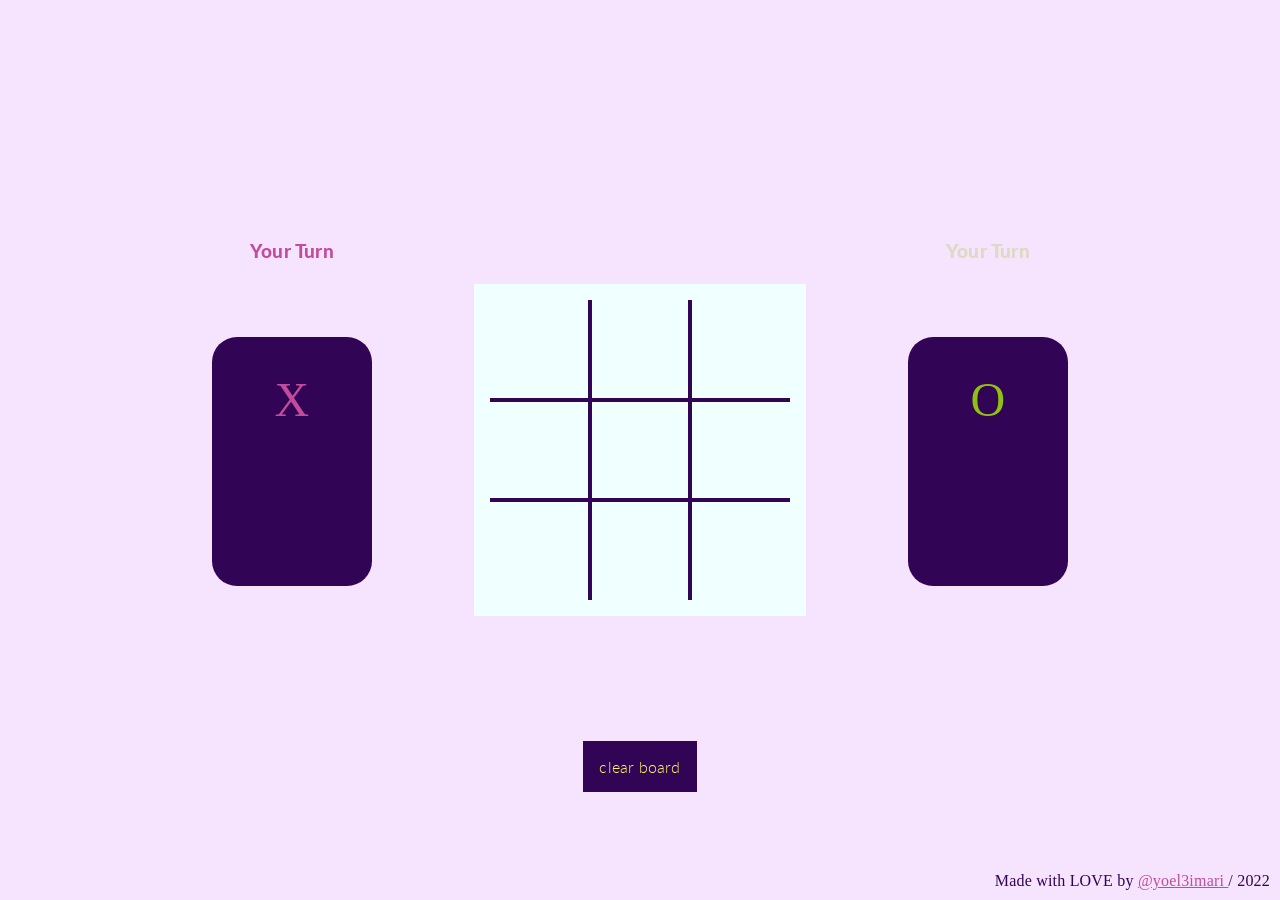
==== index.html @ d55cdd06 "initial commit" ====
<!DOCTYPE html>
<html lang="en">

<head>
    <meta charset="UTF-8" />
    <meta http-equiv="X-UA-Compatible" content="IE=edge" />
    <meta name="viewport" content="width=device-width, initial-scale=1.0" />
    <link href="https://fonts.googleapis.com/css2?family=Lato:wght@100;300;400;700;900&display=swap" rel="stylesheet" />
    <link
        href="https://fonts.googleapis.com/css2?family=Shadows+Into+Light&family=Splash&family=Varela+Round&display=swap"
        rel="stylesheet">
    <link rel="stylesheet" href="/style.css" />
    <title>TIC-TAC-TOE</title>
</head>

<body class="light-mode">
    <div class="wrapper">
        <div class="app">
            <div id="player1" class="player">
                <div class="player-turn">Your Turn</div>
                <div class="player-wrapper">
                    <div class="player-shape">X</div>
                    <div class="player-score _X_"></div>
                </div>
            </div>
            <div class="board">
                <div class="case c11" data-line="1" data-col="1"></div>
                <div class="case c12" data-line="1" data-col="2"></div>
                <div class="case c13" data-line="1" data-col="3"></div>
                <div class="case c21" data-line="2" data-col="1"></div>
                <div class="case c22" data-line="2" data-col="2"></div>
                <div class="case c23" data-line="2" data-col="3"></div>
                <div class="case c31" data-line="3" data-col="1"></div>
                <div class="case c32" data-line="3" data-col="2"></div>
                <div class="case c33" data-line="3" data-col="3"></div>
            </div>
            <div id="player2" class="player">
                <div class="player-turn">Your Turn</div>
                <div class="player-wrapper">
                    <div class="player-shape">O</div>
                    <div class="player-score _O_"></div>
                </div>
            </div>
            <div class="settings">
                <div class="clear-board">
                    <button class="" type="button">clear board</button>
                </div>
            </div>
        </div>
    </div>
    <canvas id="_canvas" width="282" height="282"></canvas>
    <div id="credit">
        Made with LOVE by <a href="https://github.com/yoel3imari"> @yoel3imari </a> / 2022
    </div>
    <script src="script.js"></script>
</body>

</html>
---- style.css ----
*,
*::after,
*::before {
    box-sizing: border-box;
    margin: 0;
    padding: 0;
    letter-spacing: .2px;
    font-family: 'Lato', sans-serif;
}

html {
    height: 100vh;
}

body {
    height: 100%;
    font-size: 18px;
    font-weight: 400;
    background-color: #ecc3fc75;
}

.wrapper {
    width: 100%;
    height: 100%;

    display: flex;
    justify-content: center;
    align-items: center;
}

.app {
    height: 100%;

    display: grid;
    grid-template-columns: repeat(3, 1fr);
    grid-template-rows: repeat(3, 1fr);
    grid-gap: 1rem;
    justify-content: center;
    align-items: center;
}

.player-wrapper {
    background-color: #32045550;
    height: 75%;
    width: 10rem;
    border-radius: 25px;
}

.player-turn {
    position: relative;
    top: -75px;
    font-size: 1.2rem;
    font-weight: 900;
    transition: all 250ms ease-in-out;
}

.player-shape {
    height: 50%;
    display: flex;
    justify-content: center;
    align-items: center;
    font-size: 3rem;
}

.player,
.board {
    width: 100%;
    height: 100%;
    grid-row-start: 2;
    grid-row-end: 3;
    display: flex;
    justify-content: center;
    align-items: center;
    flex-direction: column;
}

.settings {
    width: 100%;
    height: 100%;
    grid-row-start: 3;
    grid-column-start: 2;
}

.board {

    display: grid;
    grid-template-columns: 1fr 1fr 1fr;
    grid-template-rows: 1fr 1fr 1fr;

    padding: 1rem;
    background-color: azure;
}

.case {
    width: 100px;
    height: 100px;
    cursor: pointer;
    border: 2px solid #320455;
    font-size: 4rem;
    font-family: cursive;
    /* font-family: 'Splash', cursive; */
    /* font-family: 'Shadows Into Light', cursive; */
    /* font-family: 'Varela Round', cursive; */
    display: flex;
    justify-content: center;
    align-items: center;

}

.c11,
.c12,
.c13 {
    border-top: none;
}

.c11,
.c21,
.c31 {
    border-left: none;
}

.c31,
.c32,
.c33 {
    border-bottom: none;
}

.c13,
.c23,
.c33 {
    border-right: none;
}

.settings {
    width: 100%;
    height: 100%;
    display: flex;
    flex-direction: row;
    align-items: center;
    justify-content: space-around;
}

.player-wrapper {
    background-color: #320455;
    transition: all 250ms ease-in-out;
}

.player-score {
    display: flex;
    justify-content: center;
    align-items: center;
    font-size: 4rem;
}

#player2 {
    color: #90C111;
}

#player1 {
    color: #C24C9C;
}

.clear-board {
    width: 100%;
    height: 100%;
    display: flex;
    justify-content: center;
    align-items: center;
}

.clear-board button {
    padding: 1rem;
    border: none;
    cursor: pointer;
    font-weight: 300;
    font-size: 1rem;
    background-color: #320455;
    color: #FEF963;
    font-weight: 300;
}

.player-shape {
    font-family: cursive;
    /* font-family: 'Splash', cursive; */
    /* font-family: 'Shadows Into Light', cursive; */
    /* font-family: 'Varela Round', cursive; */
}

canvas {
    position: fixed;
    top: 0;
    left: 0;
}

svg {
    position: relative;
    top: 0;
    left: 0;
    width: 200px;
    height: 200px;
    transition: all 250ms ease-in-out;
}

#credit {
    position: fixed;
    bottom: 10px;
    right: 10px;
    color: #320455;
    font-size: 1rem;
    font-weight: lighter;
    font-family: cursive;;
}

#credit a {
    color: #C24C9C;
    font-size: 1rem;
    font-weight: lighter;
    font-family: cursive;;
}
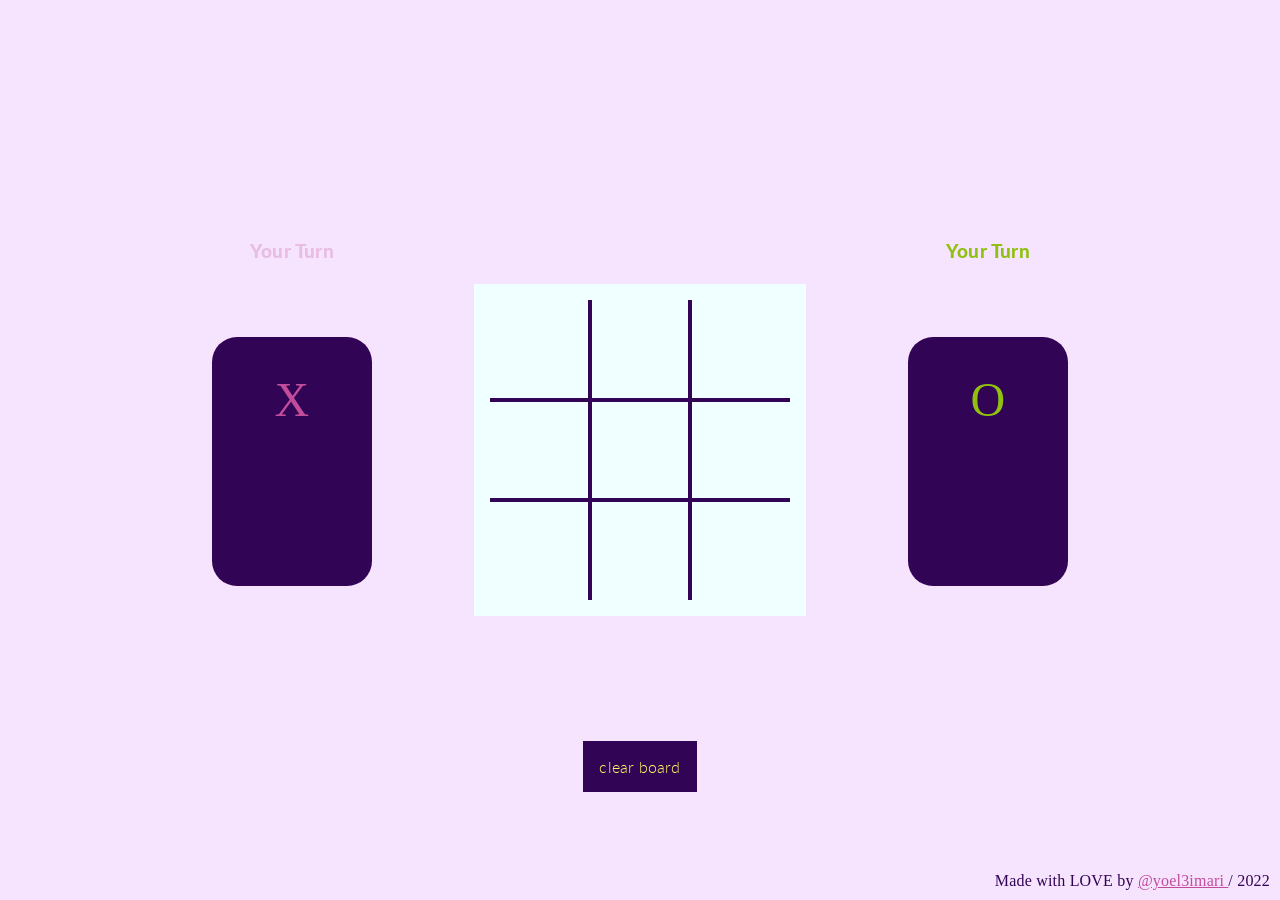
==== commit 54ff1c4d: "edit html" ====
--- a/index.html
+++ b/index.html
@@ -9,7 +9,7 @@
     <link
         href="https://fonts.googleapis.com/css2?family=Shadows+Into+Light&family=Splash&family=Varela+Round&display=swap"
         rel="stylesheet">
-    <link rel="stylesheet" href="/style.css" />
+    <link rel="stylesheet" href="style.css" />
     <title>TIC-TAC-TOE</title>
 </head>
 
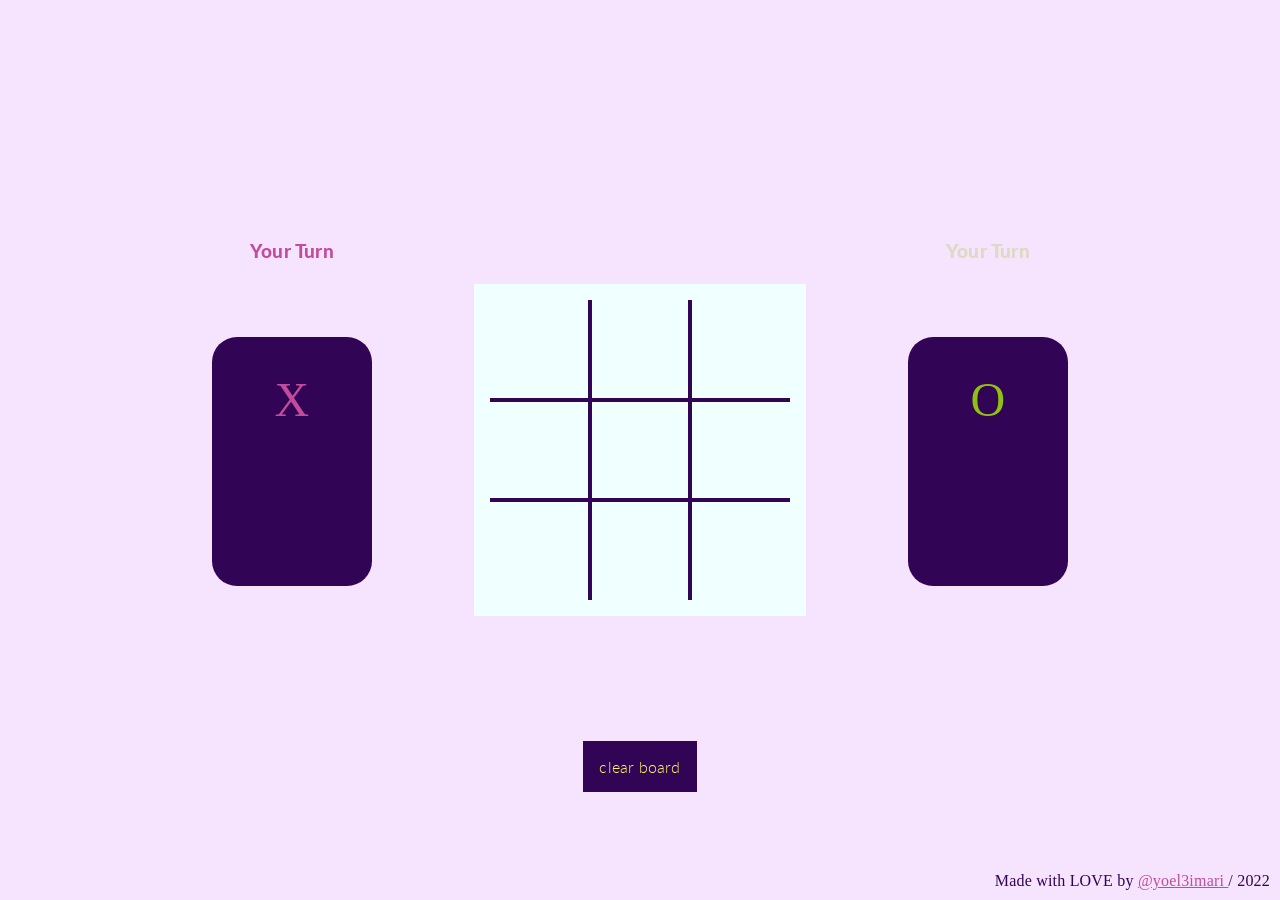
==== commit a63eb93a: "edit html" ====
--- a/index.html
+++ b/index.html
@@ -5,11 +5,11 @@
     <meta charset="UTF-8" />
     <meta http-equiv="X-UA-Compatible" content="IE=edge" />
     <meta name="viewport" content="width=device-width, initial-scale=1.0" />
+    <link rel="stylesheet" href="style.css" />
     <link href="https://fonts.googleapis.com/css2?family=Lato:wght@100;300;400;700;900&display=swap" rel="stylesheet" />
     <link
         href="https://fonts.googleapis.com/css2?family=Shadows+Into+Light&family=Splash&family=Varela+Round&display=swap"
         rel="stylesheet">
-    <link rel="stylesheet" href="style.css" />
     <title>TIC-TAC-TOE</title>
 </head>
 
